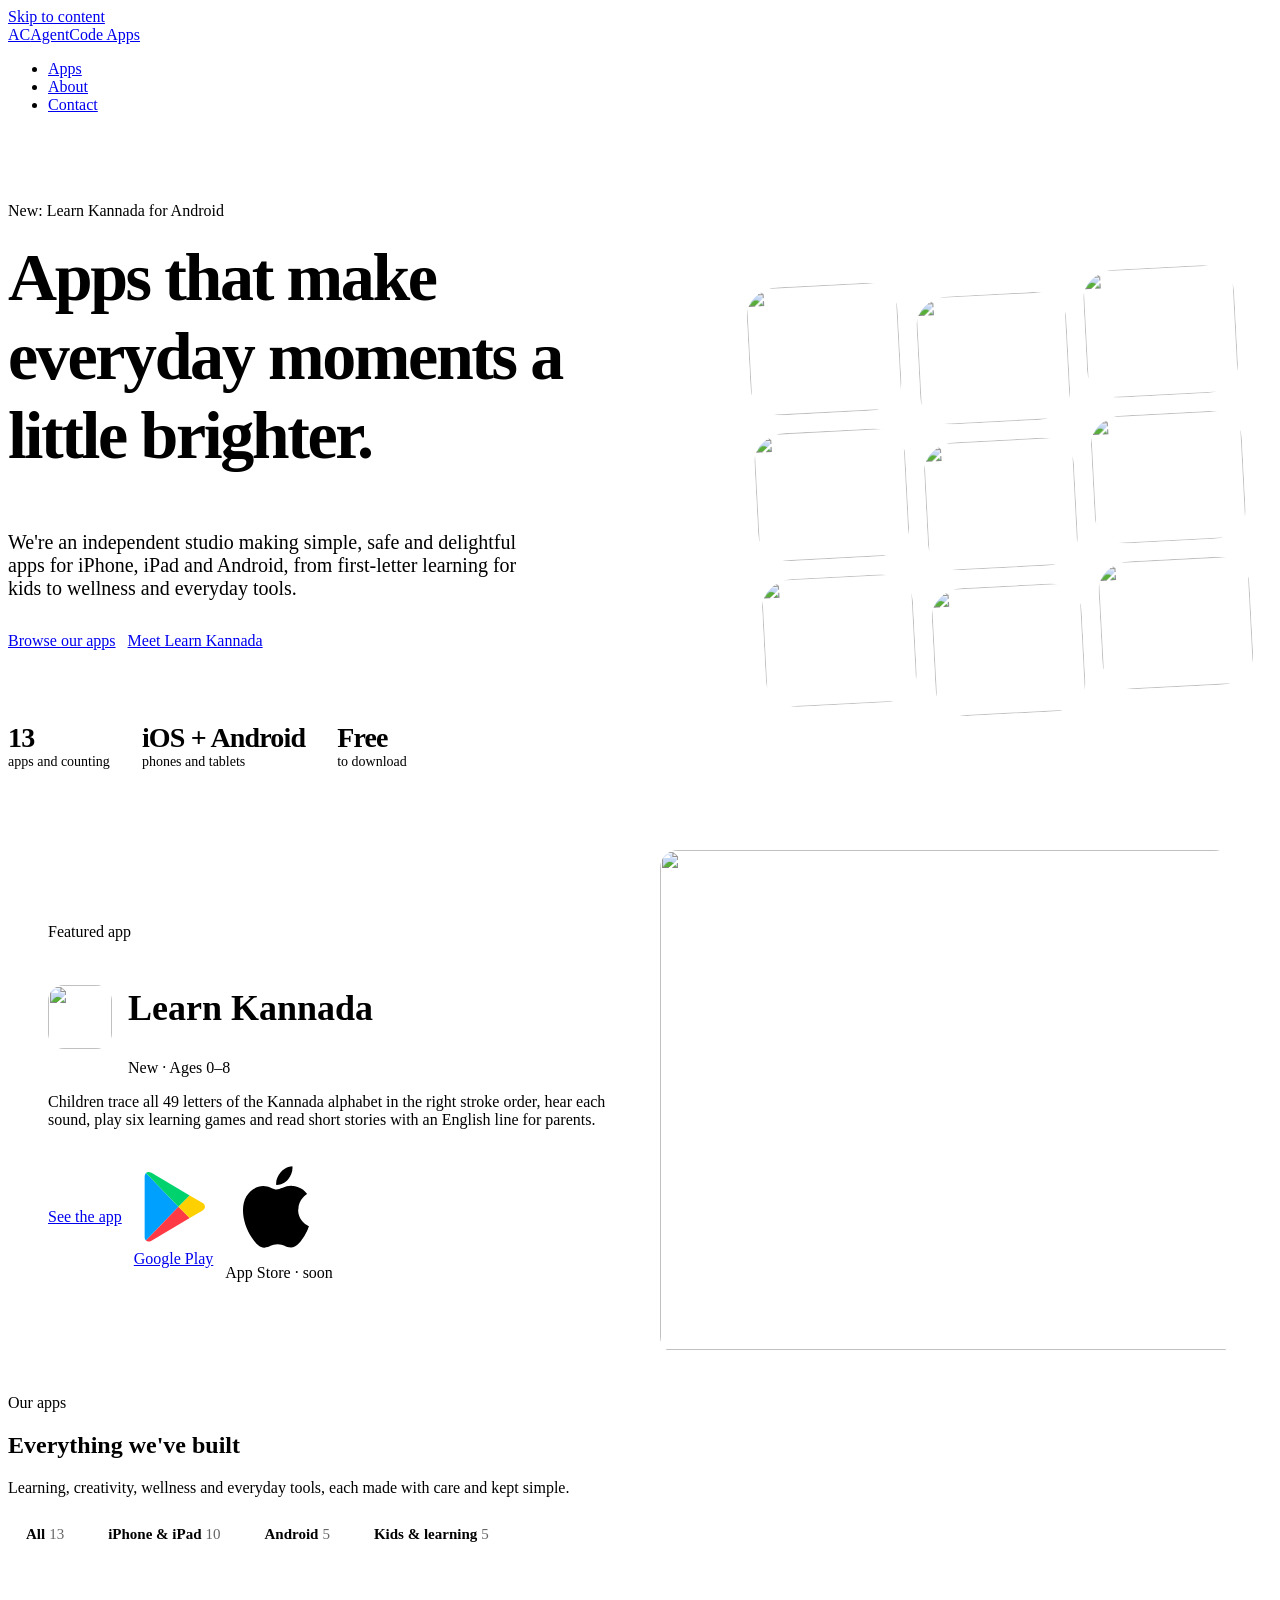
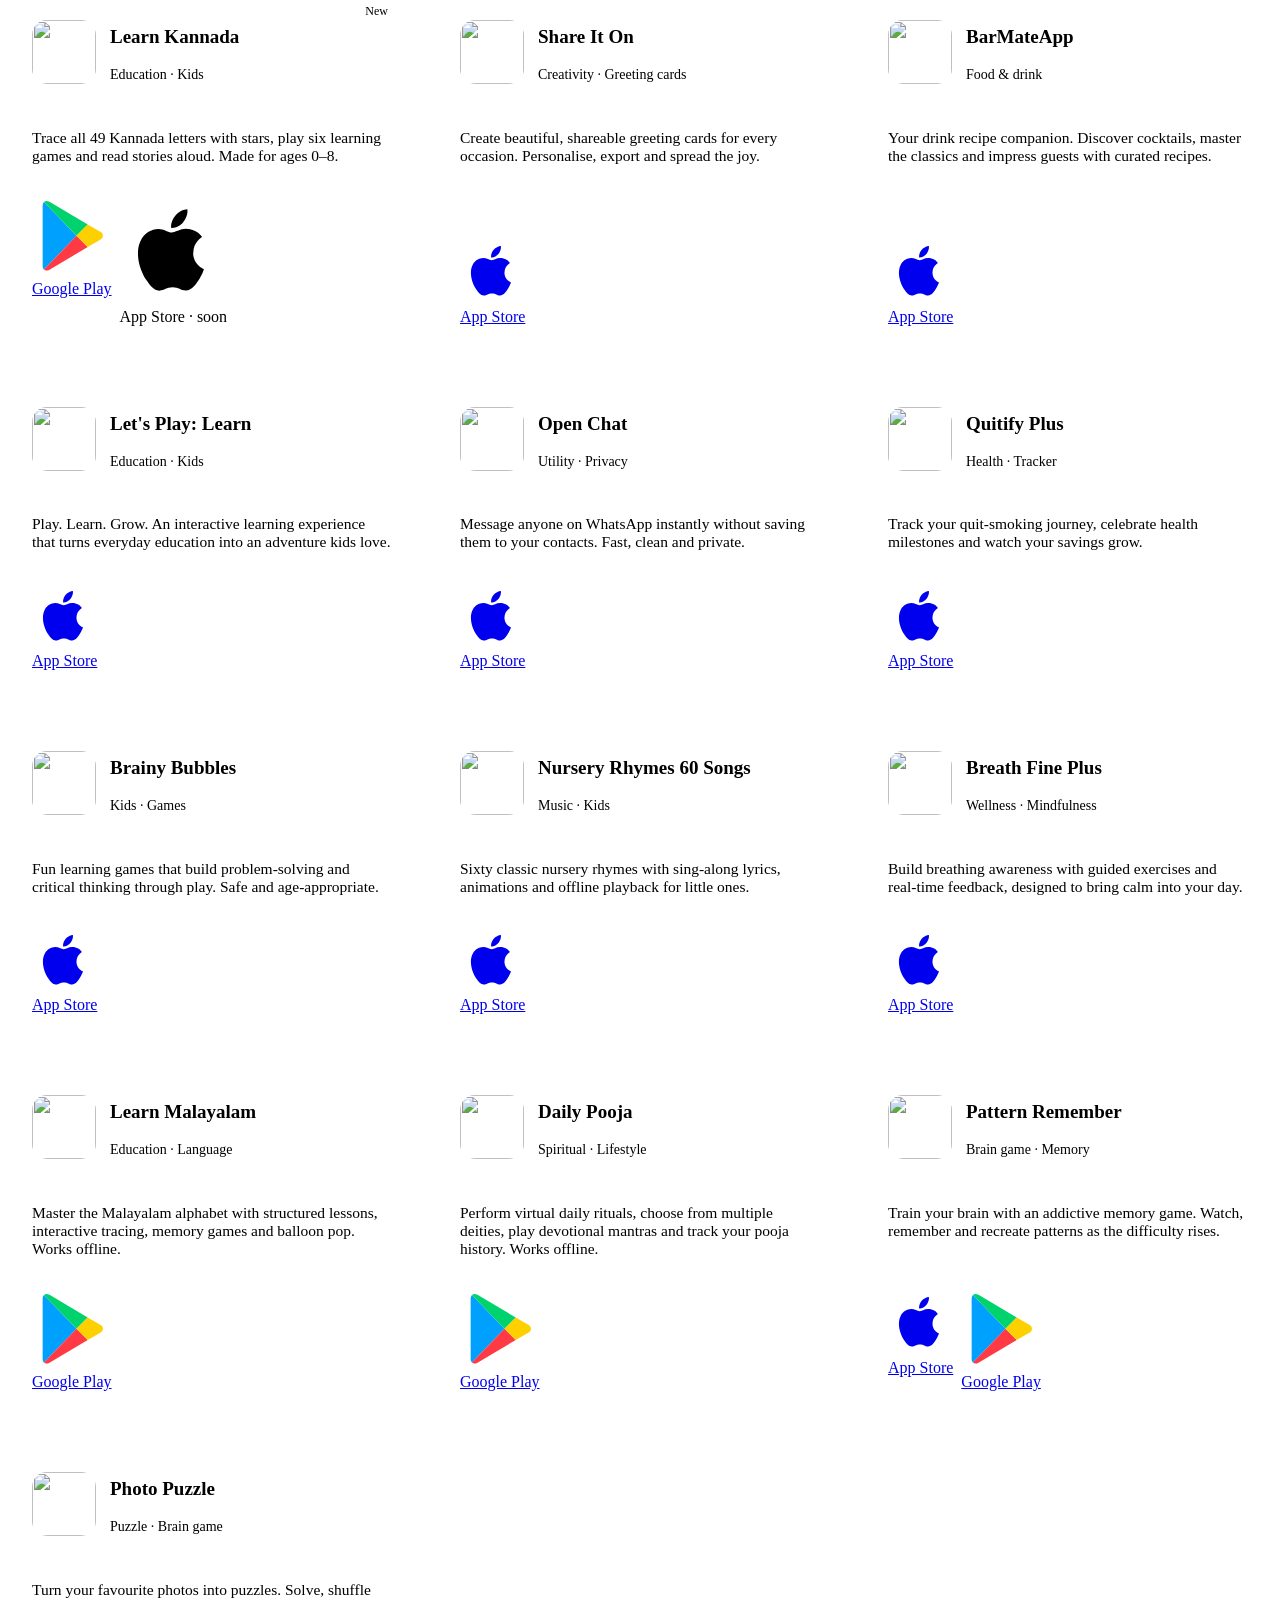
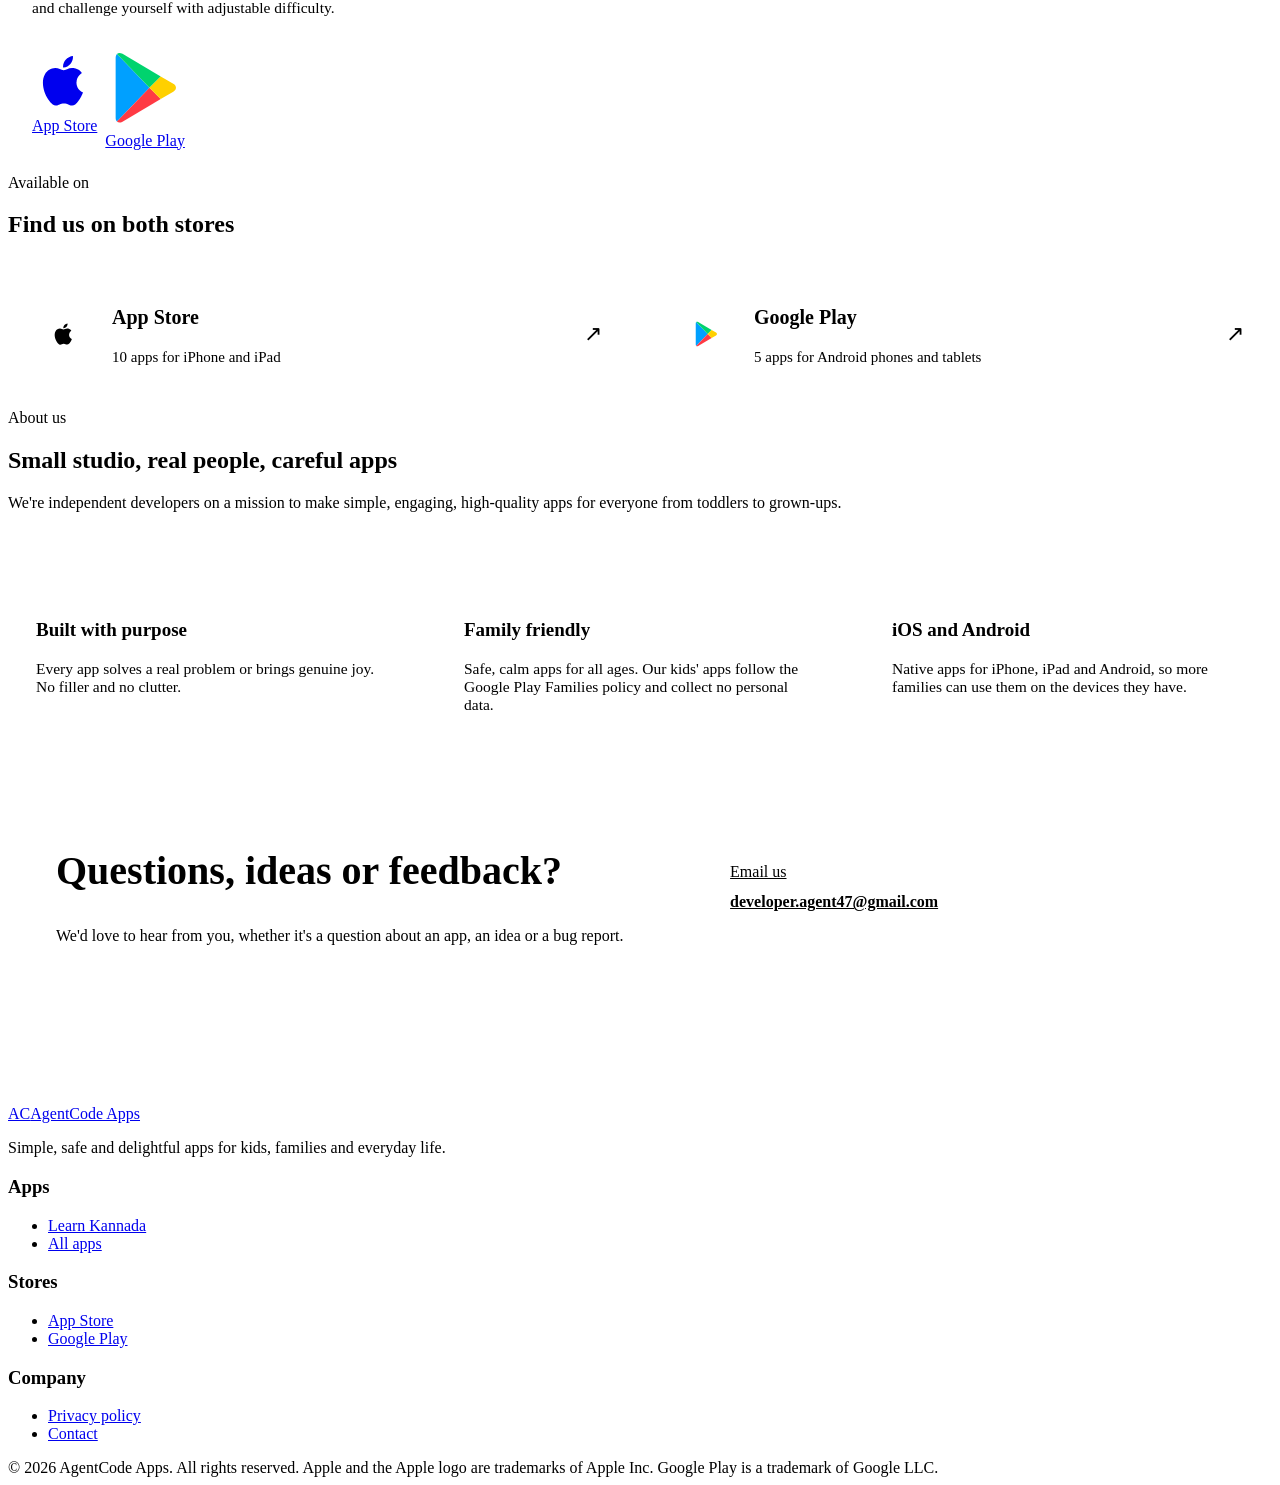
==== public/index.html @ dc32e691 "Rebuild AgentCode Apps site and add Learn Kannada page New static Firebase Hosting site: redesigned " ====
<!doctype html>
<html lang="en">
<head>
  <meta charset="utf-8">
  <meta name="viewport" content="width=device-width, initial-scale=1">
  <title>AgentCode Apps · Apps for kids, families and everyday life</title>
  <meta name="description" content="AgentCode Apps is an independent studio making simple, safe and delightful apps for iPhone, iPad and Android: learning apps for kids, wellness, creativity and everyday tools.">
  <link rel="canonical" href="https://agentcode-apps.web.app/">
  <meta property="og:type" content="website">
  <meta property="og:title" content="AgentCode Apps">
  <meta property="og:description" content="Simple, safe and delightful apps for kids, families and everyday life, on iOS and Android.">
  <meta property="og:url" content="https://agentcode-apps.web.app/">
  <meta property="og:image" content="https://agentcode-apps.web.app/learn-kannada/img/feature.jpg">
  <meta name="theme-color" content="#fbfaf7" media="(prefers-color-scheme: light)">
  <meta name="theme-color" content="#0f0f1a" media="(prefers-color-scheme: dark)">
  <link rel="icon" href="/favicon.svg" type="image/svg+xml">
  <link rel="apple-touch-icon" href="/apple-touch-icon.png">
  <link rel="preconnect" href="https://fonts.googleapis.com">
  <link rel="preconnect" href="https://fonts.gstatic.com" crossorigin>
  <link href="https://fonts.googleapis.com/css2?family=Plus+Jakarta+Sans:wght@400;500;600;700;800&display=swap" rel="stylesheet">
  <link rel="stylesheet" href="/assets/site.css">
  <style>
    /* Hero */
    .hero { padding: 72px 0 40px; position: relative; }
    .hero-grid { display: grid; grid-template-columns: 1.1fr .9fr; gap: 56px; align-items: center; }
    .hero h1 { font-size: clamp(40px, 6.4vw, 68px); letter-spacing: -0.035em; margin-top: 18px; }
    .hero h1 em { font-style: normal; color: var(--accent); }
    .hero-lede { font-size: clamp(18px, 2vw, 20px); color: var(--ink-2); margin-top: 20px; max-width: 540px; }
    .hero-cta { display: flex; flex-wrap: wrap; gap: 12px; margin-top: 32px; }
    .hero-stats { display: flex; flex-wrap: wrap; gap: 32px; margin-top: 44px; padding-top: 28px; border-top: 1px solid var(--line); }
    .hero-stats div { display: flex; flex-direction: column; }
    .hero-stats b { font-size: 28px; font-weight: 800; letter-spacing: -0.03em; }
    .hero-stats span { color: var(--ink-3); font-size: 14px; font-weight: 500; }
    .icon-wall { position: relative; display: grid; grid-template-columns: repeat(3, 1fr); gap: 18px; padding: 28px; border-radius: 32px; background: linear-gradient(145deg, var(--accent-soft), var(--surface-2)); transform: rotate(-3deg); }
    .icon-wall img { width: 100%; aspect-ratio: 1; border-radius: 22%; box-shadow: var(--shadow-md); background: var(--surface); }
    .icon-wall img:nth-child(3n+2) { transform: translateY(18px); }
    @media (max-width: 900px) {
      .hero { padding-top: 40px; }
      .hero-grid { grid-template-columns: 1fr; gap: 40px; }
      .icon-wall { max-width: 420px; transform: rotate(-2deg); gap: 14px; padding: 20px; }
    }
    @media (max-width: 640px) { .icon-wall { max-width: 300px; margin: 0 auto; gap: 12px; padding: 16px; border-radius: 24px; } .hero-stats { gap: 20px 28px; } .hero-stats b { font-size: 24px; } }

    /* Featured */
    .feature-card { display: grid; grid-template-columns: 1fr 1fr; align-items: center; gap: 40px; padding: 40px; border-radius: 28px; background: var(--surface); border: 1px solid var(--line); box-shadow: var(--shadow-sm); overflow: hidden; }
    .feature-card .ft-head { display: flex; align-items: center; gap: 16px; margin: 16px 0 14px; }
    .feature-card .ft-head img { width: 64px; height: 64px; border-radius: 16px; box-shadow: var(--shadow-sm); }
    .feature-card h2 { font-size: clamp(26px, 3.4vw, 36px); }
    .feature-card p { color: var(--ink-2); }
    .feature-card .feature-art { border-radius: 18px; overflow: hidden; box-shadow: var(--shadow-md); }
    .feature-card .ft-actions { display: flex; flex-wrap: wrap; align-items: center; gap: 12px; margin-top: 24px; }
    .tag-new { background: var(--orange-soft); color: var(--orange); border-color: transparent; }
    @media (max-width: 860px) { .feature-card { grid-template-columns: 1fr; padding: 24px; gap: 24px; } .feature-card .feature-art { order: -1; } }

    /* Filters */
    .filters { display: flex; flex-wrap: wrap; gap: 8px; margin-bottom: 28px; }
    .filters button { font: inherit; font-size: 15px; font-weight: 600; min-height: 42px; padding: 0 18px; border-radius: 999px; border: 1px solid var(--line); background: var(--surface); color: var(--ink-2); cursor: pointer; }
    .filters button:hover { color: var(--ink); border-color: var(--ink-3); }
    .filters button[aria-pressed="true"] { background: var(--ink); color: var(--bg); border-color: var(--ink); }
    .filters .count { opacity: .6; font-weight: 500; margin-left: 4px; }

    /* App grid */
    .app-grid { display: grid; grid-template-columns: repeat(3, 1fr); gap: 20px; list-style: none; margin: 0; padding: 0; }
    .app-card { position: relative; display: flex; flex-direction: column; gap: 16px; padding: 24px; border-radius: var(--radius); background: var(--surface); border: 1px solid var(--line); transition: transform .2s, box-shadow .2s, border-color .2s; }
    .app-card:hover { transform: translateY(-3px); box-shadow: var(--shadow-md); border-color: transparent; }
    .app-card[hidden] { display: none; }
    .app-top { display: flex; align-items: center; gap: 14px; }
    .app-icon { width: 64px; height: 64px; border-radius: 15px; flex: none; box-shadow: var(--shadow-sm); background: var(--surface-2); }
    .app-card h3 { font-size: 19px; }
    .app-card h3 a { color: inherit; text-decoration: none; }
    .app-card h3 a::after { content: ""; position: absolute; inset: 0; border-radius: inherit; }
    .app-cat { font-size: 14px; color: var(--ink-3); font-weight: 500; margin-top: 2px; }
    .app-desc { color: var(--ink-2); font-size: 15.5px; flex: 1; }
    .app-stores { display: flex; flex-wrap: wrap; gap: 8px; position: relative; z-index: 1; }
    .app-card .pill { position: absolute; top: 18px; right: 18px; font-size: 12px; padding: 3px 10px; }
    .app-card.is-featured { border-color: color-mix(in srgb, var(--accent) 35%, var(--line)); }
    .app-more { font-size: 14px; font-weight: 700; color: var(--accent); }
    @media (max-width: 960px) { .app-grid { grid-template-columns: repeat(2, 1fr); } }
    @media (max-width: 620px) { .app-grid { grid-template-columns: 1fr; } .app-card { padding: 20px; } }

    /* Platforms */
    .platforms { display: grid; grid-template-columns: 1fr 1fr; gap: 20px; }
    .platform { display: flex; align-items: center; gap: 20px; padding: 28px; border-radius: var(--radius); background: var(--surface); border: 1px solid var(--line); text-decoration: none; color: var(--ink); transition: box-shadow .2s, transform .2s; }
    .platform:hover { box-shadow: var(--shadow-md); transform: translateY(-2px); }
    .platform .p-logo { width: 56px; height: 56px; border-radius: 16px; display: grid; place-items: center; background: var(--surface-2); flex: none; }
    .platform .p-logo svg { width: 28px; height: 28px; }
    .platform h3 { font-size: 20px; }
    .platform p { color: var(--ink-3); font-size: 15px; margin-top: 2px; }
    .platform .arrow { margin-left: auto; font-size: 22px; color: var(--ink-3); }
    @media (max-width: 720px) { .platforms { grid-template-columns: 1fr; } .platform { padding: 20px; } }

    /* Values */
    .values { display: grid; grid-template-columns: repeat(3, 1fr); gap: 20px; }
    .value { padding: 28px; border-radius: var(--radius); background: var(--surface-2); }
    .value .v-ico { width: 44px; height: 44px; border-radius: 12px; display: grid; place-items: center; background: var(--surface); margin-bottom: 18px; }
    .value .v-ico svg { width: 22px; height: 22px; stroke: var(--accent); }
    .value h3 { font-size: 19px; }
    .value p { color: var(--ink-2); margin-top: 8px; font-size: 15.5px; }
    @media (max-width: 860px) { .values { grid-template-columns: 1fr; } }

    /* Contact band */
    .contact { border-radius: 28px; padding: 56px 48px; background: var(--ink); color: var(--bg); display: grid; grid-template-columns: 1.3fr 1fr; gap: 32px; align-items: center; }
    .contact h2 { color: var(--bg); font-size: clamp(28px, 4vw, 40px); }
    .contact p { color: color-mix(in srgb, var(--bg) 72%, transparent); margin-top: 12px; }
    .contact .contact-actions { display: flex; flex-direction: column; gap: 12px; align-items: flex-start; }
    .contact .btn-primary { background: var(--bg); color: var(--ink); }
    .contact .mail { color: var(--bg); font-weight: 600; word-break: break-all; }
    @media (max-width: 820px) { .contact { grid-template-columns: 1fr; padding: 36px 24px; } }
  </style>
</head>
<body>
  <a class="skip-link" href="#main">Skip to content</a>

  <header class="site-header">
    <nav class="container nav" aria-label="Main">
      <a class="brand" href="/" aria-label="AgentCode Apps home"><span class="brand-mark" aria-hidden="true">AC</span>AgentCode Apps</a>
      <ul class="nav-links">
        <li><a href="#apps">Apps</a></li>
        <li class="hide-sm"><a href="#about">About</a></li>
        <li><a href="#contact">Contact</a></li>
      </ul>
    </nav>
  </header>

  <main id="main">
    <!-- Hero -->
    <section class="hero">
      <div class="container hero-grid">
        <div>
          <span class="pill"><span class="dot" aria-hidden="true"></span> New: Learn Kannada for Android</span>
          <h1>Apps that make everyday moments <em>a little brighter.</em></h1>
          <p class="hero-lede">We're an independent studio making simple, safe and delightful apps for iPhone, iPad and Android, from first-letter learning for kids to wellness and everyday tools.</p>
          <div class="hero-cta">
            <a class="btn btn-primary" href="#apps">Browse our apps</a>
            <a class="btn btn-ghost" href="/learn-kannada/">Meet Learn Kannada</a>
          </div>
          <div class="hero-stats">
            <div><b>13</b><span>apps and counting</span></div>
            <div><b>iOS + Android</b><span>phones and tablets</span></div>
            <div><b>Free</b><span>to download</span></div>
          </div>
        </div>
        <div class="icon-wall" aria-hidden="true">
          <img src="/assets/icons/learn-kannada.png" alt="" width="128" height="128">
          <img src="/assets/icons/brainy-bubbles.jpg" alt="" width="128" height="128">
          <img src="/assets/icons/nursery-rhymes.jpg" alt="" width="128" height="128">
          <img src="/assets/icons/share-it-on.jpg" alt="" width="128" height="128">
          <img src="/assets/icons/photo-puzzle.jpg" alt="" width="128" height="128">
          <img src="/assets/icons/lets-play-learn.jpg" alt="" width="128" height="128">
          <img src="/assets/icons/daily-pooja.jpg" alt="" width="128" height="128">
          <img src="/assets/icons/pattern-remember.jpg" alt="" width="128" height="128">
          <img src="/assets/icons/barmate.jpg" alt="" width="128" height="128">
        </div>
      </div>
    </section>

    <!-- Featured -->
    <section class="section-tight" aria-labelledby="featured-title">
      <div class="container">
        <div class="feature-card">
          <div>
            <span class="eyebrow">Featured app</span>
            <div class="ft-head">
              <img src="/assets/icons/learn-kannada.png" alt="" width="64" height="64">
              <div>
                <h2 id="featured-title">Learn Kannada</h2>
                <span class="pill tag-new" style="margin-top:6px">New · Ages 0–8</span>
              </div>
            </div>
            <p>Children trace all 49 letters of the Kannada alphabet in the right stroke order, hear each sound, play six learning games and read short stories with an English line for parents.</p>
            <div class="ft-actions">
              <a class="btn btn-primary" href="/learn-kannada/">See the app</a>
              <a class="store-chip" href="https://play.google.com/store/apps/details?id=com.agentcode47.learnkannada" rel="noopener" target="_blank"><svg viewBox="0 0 24 24" aria-hidden="true"><use href="#i-play"/></svg>Google Play</a>
              <span class="store-chip is-soon"><svg viewBox="0 0 24 24" aria-hidden="true"><use href="#i-apple"/></svg>App Store · soon</span>
            </div>
          </div>
          <a class="feature-art" href="/learn-kannada/" tabindex="-1" aria-hidden="true">
            <img src="/learn-kannada/img/feature.jpg" alt="" width="1024" height="500" loading="lazy">
          </a>
        </div>
      </div>
    </section>

    <!-- Apps -->
    <section class="section" id="apps" aria-labelledby="apps-title">
      <div class="container">
        <div class="section-head">
          <span class="eyebrow">Our apps</span>
          <h2 id="apps-title">Everything we've built</h2>
          <p>Learning, creativity, wellness and everyday tools, each made with care and kept simple.</p>
        </div>

        <div class="filters" role="group" aria-label="Filter apps">
          <button type="button" data-filter="all" aria-pressed="true">All<span class="count">13</span></button>
          <button type="button" data-filter="ios" aria-pressed="false">iPhone &amp; iPad<span class="count">10</span></button>
          <button type="button" data-filter="android" aria-pressed="false">Android<span class="count">5</span></button>
          <button type="button" data-filter="kids" aria-pressed="false">Kids &amp; learning<span class="count">5</span></button>
        </div>
        <p class="visually-hidden" id="filter-status" aria-live="polite"></p>

        <ul class="app-grid" id="app-grid">
          <li class="app-card is-featured" data-platform="android" data-tags="kids">
            <span class="pill tag-new">New</span>
            <div class="app-top">
              <img class="app-icon" src="/assets/icons/learn-kannada.png" alt="" width="64" height="64" loading="lazy">
              <div><h3><a href="/learn-kannada/">Learn Kannada</a></h3><p class="app-cat">Education · Kids</p></div>
            </div>
            <p class="app-desc">Trace all 49 Kannada letters with stars, play six learning games and read stories aloud. Made for ages 0–8.</p>
            <div class="app-stores">
              <a class="store-chip" href="https://play.google.com/store/apps/details?id=com.agentcode47.learnkannada" rel="noopener" target="_blank"><svg viewBox="0 0 24 24" aria-hidden="true"><use href="#i-play"/></svg>Google Play</a>
              <span class="store-chip is-soon"><svg viewBox="0 0 24 24" aria-hidden="true"><use href="#i-apple"/></svg>App Store · soon</span>
            </div>
          </li>

          <li class="app-card" data-platform="ios" data-tags="">
            <div class="app-top">
              <img class="app-icon" src="/assets/icons/share-it-on.jpg" alt="" width="64" height="64" loading="lazy">
              <div><h3>Share It On</h3><p class="app-cat">Creativity · Greeting cards</p></div>
            </div>
            <p class="app-desc">Create beautiful, shareable greeting cards for every occasion. Personalise, export and spread the joy.</p>
            <div class="app-stores">
              <a class="store-chip" href="https://apps.apple.com/us/app/share-it-on/id6759092758" rel="noopener" target="_blank"><svg viewBox="0 0 24 24" aria-hidden="true"><use href="#i-apple"/></svg>App Store</a>
            </div>
          </li>

          <li class="app-card" data-platform="ios" data-tags="">
            <div class="app-top">
              <img class="app-icon" src="/assets/icons/barmate.jpg" alt="" width="64" height="64" loading="lazy">
              <div><h3>BarMateApp</h3><p class="app-cat">Food &amp; drink</p></div>
            </div>
            <p class="app-desc">Your drink recipe companion. Discover cocktails, master the classics and impress guests with curated recipes.</p>
            <div class="app-stores">
              <a class="store-chip" href="https://apps.apple.com/us/app/barmateapp/id6758566827" rel="noopener" target="_blank"><svg viewBox="0 0 24 24" aria-hidden="true"><use href="#i-apple"/></svg>App Store</a>
            </div>
          </li>

          <li class="app-card" data-platform="ios" data-tags="kids">
            <div class="app-top">
              <img class="app-icon" src="/assets/icons/lets-play-learn.jpg" alt="" width="64" height="64" loading="lazy">
              <div><h3>Let's Play: Learn</h3><p class="app-cat">Education · Kids</p></div>
            </div>
            <p class="app-desc">Play. Learn. Grow. An interactive learning experience that turns everyday education into an adventure kids love.</p>
            <div class="app-stores">
              <a class="store-chip" href="https://apps.apple.com/us/app/lets-play-learn/id6758079373" rel="noopener" target="_blank"><svg viewBox="0 0 24 24" aria-hidden="true"><use href="#i-apple"/></svg>App Store</a>
            </div>
          </li>

          <li class="app-card" data-platform="ios" data-tags="">
            <div class="app-top">
              <img class="app-icon" src="/assets/icons/open-chat.jpg" alt="" width="64" height="64" loading="lazy">
              <div><h3>Open Chat</h3><p class="app-cat">Utility · Privacy</p></div>
            </div>
            <p class="app-desc">Message anyone on WhatsApp instantly without saving them to your contacts. Fast, clean and private.</p>
            <div class="app-stores">
              <a class="store-chip" href="https://apps.apple.com/us/app/open-chat-without-saving/id6758138323" rel="noopener" target="_blank"><svg viewBox="0 0 24 24" aria-hidden="true"><use href="#i-apple"/></svg>App Store</a>
            </div>
          </li>

          <li class="app-card" data-platform="ios" data-tags="">
            <div class="app-top">
              <img class="app-icon" src="/assets/icons/quitify-plus.jpg" alt="" width="64" height="64" loading="lazy">
              <div><h3>Quitify Plus</h3><p class="app-cat">Health · Tracker</p></div>
            </div>
            <p class="app-desc">Track your quit-smoking journey, celebrate health milestones and watch your savings grow.</p>
            <div class="app-stores">
              <a class="store-chip" href="https://apps.apple.com/us/app/quitify-plus/id6757913553" rel="noopener" target="_blank"><svg viewBox="0 0 24 24" aria-hidden="true"><use href="#i-apple"/></svg>App Store</a>
            </div>
          </li>

          <li class="app-card" data-platform="ios" data-tags="kids">
            <div class="app-top">
              <img class="app-icon" src="/assets/icons/brainy-bubbles.jpg" alt="" width="64" height="64" loading="lazy">
              <div><h3>Brainy Bubbles</h3><p class="app-cat">Kids · Games</p></div>
            </div>
            <p class="app-desc">Fun learning games that build problem-solving and critical thinking through play. Safe and age-appropriate.</p>
            <div class="app-stores">
              <a class="store-chip" href="https://apps.apple.com/us/app/brainy-bubbles/id6757952775" rel="noopener" target="_blank"><svg viewBox="0 0 24 24" aria-hidden="true"><use href="#i-apple"/></svg>App Store</a>
            </div>
          </li>

          <li class="app-card" data-platform="ios" data-tags="kids">
            <div class="app-top">
              <img class="app-icon" src="/assets/icons/nursery-rhymes.jpg" alt="" width="64" height="64" loading="lazy">
              <div><h3>Nursery Rhymes 60 Songs</h3><p class="app-cat">Music · Kids</p></div>
            </div>
            <p class="app-desc">Sixty classic nursery rhymes with sing-along lyrics, animations and offline playback for little ones.</p>
            <div class="app-stores">
              <a class="store-chip" href="https://apps.apple.com/us/app/nursery-rhymes-60-songs/id6757390639" rel="noopener" target="_blank"><svg viewBox="0 0 24 24" aria-hidden="true"><use href="#i-apple"/></svg>App Store</a>
            </div>
          </li>

          <li class="app-card" data-platform="ios" data-tags="">
            <div class="app-top">
              <img class="app-icon" src="/assets/icons/breath-fine-plus.jpg" alt="" width="64" height="64" loading="lazy">
              <div><h3>Breath Fine Plus</h3><p class="app-cat">Wellness · Mindfulness</p></div>
            </div>
            <p class="app-desc">Build breathing awareness with guided exercises and real-time feedback, designed to bring calm into your day.</p>
            <div class="app-stores">
              <a class="store-chip" href="https://apps.apple.com/us/app/breath-fine-plus/id6757753190" rel="noopener" target="_blank"><svg viewBox="0 0 24 24" aria-hidden="true"><use href="#i-apple"/></svg>App Store</a>
            </div>
          </li>

          <li class="app-card" data-platform="android" data-tags="kids">
            <div class="app-top">
              <img class="app-icon" src="/assets/icons/learn-malayalam.jpg" alt="" width="64" height="64" loading="lazy">
              <div><h3>Learn Malayalam</h3><p class="app-cat">Education · Language</p></div>
            </div>
            <p class="app-desc">Master the Malayalam alphabet with structured lessons, interactive tracing, memory games and balloon pop. Works offline.</p>
            <div class="app-stores">
              <a class="store-chip" href="https://play.google.com/store/apps/details?id=com.agentcode47.malayalamlearning" rel="noopener" target="_blank"><svg viewBox="0 0 24 24" aria-hidden="true"><use href="#i-play"/></svg>Google Play</a>
            </div>
          </li>

          <li class="app-card" data-platform="android" data-tags="">
            <div class="app-top">
              <img class="app-icon" src="/assets/icons/daily-pooja.jpg" alt="" width="64" height="64" loading="lazy">
              <div><h3>Daily Pooja</h3><p class="app-cat">Spiritual · Lifestyle</p></div>
            </div>
            <p class="app-desc">Perform virtual daily rituals, choose from multiple deities, play devotional mantras and track your pooja history. Works offline.</p>
            <div class="app-stores">
              <a class="store-chip" href="https://play.google.com/store/apps/details?id=com.agentcode47.dailypooja" rel="noopener" target="_blank"><svg viewBox="0 0 24 24" aria-hidden="true"><use href="#i-play"/></svg>Google Play</a>
            </div>
          </li>

          <li class="app-card" data-platform="ios android" data-tags="">
            <div class="app-top">
              <img class="app-icon" src="/assets/icons/pattern-remember.jpg" alt="" width="64" height="64" loading="lazy">
              <div><h3>Pattern Remember</h3><p class="app-cat">Brain game · Memory</p></div>
            </div>
            <p class="app-desc">Train your brain with an addictive memory game. Watch, remember and recreate patterns as the difficulty rises.</p>
            <div class="app-stores">
              <a class="store-chip" href="https://apps.apple.com/us/app/pattern-remember-memory-game/id6760246144" rel="noopener" target="_blank"><svg viewBox="0 0 24 24" aria-hidden="true"><use href="#i-apple"/></svg>App Store</a>
              <a class="store-chip" href="https://play.google.com/store/apps/details?id=com.agentcode7.memorygame" rel="noopener" target="_blank"><svg viewBox="0 0 24 24" aria-hidden="true"><use href="#i-play"/></svg>Google Play</a>
            </div>
          </li>

          <li class="app-card" data-platform="ios android" data-tags="">
            <div class="app-top">
              <img class="app-icon" src="/assets/icons/photo-puzzle.jpg" alt="" width="64" height="64" loading="lazy">
              <div><h3>Photo Puzzle</h3><p class="app-cat">Puzzle · Brain game</p></div>
            </div>
            <p class="app-desc">Turn your favourite photos into puzzles. Solve, shuffle and challenge yourself with adjustable difficulty.</p>
            <div class="app-stores">
              <a class="store-chip" href="https://apps.apple.com/us/app/pictopieces/id6759856769" rel="noopener" target="_blank"><svg viewBox="0 0 24 24" aria-hidden="true"><use href="#i-apple"/></svg>App Store</a>
              <a class="store-chip" href="https://play.google.com/store/apps/details?id=com.agentcode47.photopuzzle" rel="noopener" target="_blank"><svg viewBox="0 0 24 24" aria-hidden="true"><use href="#i-play"/></svg>Google Play</a>
            </div>
          </li>
        </ul>
      </div>
    </section>

    <!-- Platforms -->
    <section class="section-tight" id="platforms" aria-labelledby="platforms-title">
      <div class="container">
        <div class="section-head">
          <span class="eyebrow">Available on</span>
          <h2 id="platforms-title">Find us on both stores</h2>
        </div>
        <div class="platforms">
          <a class="platform" href="https://apps.apple.com/us/developer/chill-guy/id1856081124" rel="noopener" target="_blank">
            <span class="p-logo"><svg viewBox="0 0 24 24" aria-hidden="true" style="color:var(--ink)"><use href="#i-apple"/></svg></span>
            <span><h3>App Store</h3><p>10 apps for iPhone and iPad</p></span>
            <span class="arrow" aria-hidden="true">↗</span>
          </a>
          <a class="platform" href="https://play.google.com/store/apps/developer?id=AgentCodeApps" rel="noopener" target="_blank">
            <span class="p-logo"><svg viewBox="0 0 24 24" aria-hidden="true"><use href="#i-play"/></svg></span>
            <span><h3>Google Play</h3><p>5 apps for Android phones and tablets</p></span>
            <span class="arrow" aria-hidden="true">↗</span>
          </a>
        </div>
      </div>
    </section>

    <!-- About -->
    <section class="section" id="about" aria-labelledby="about-title">
      <div class="container">
        <div class="section-head">
          <span class="eyebrow">About us</span>
          <h2 id="about-title">Small studio, real people, careful apps</h2>
          <p>We're independent developers on a mission to make simple, engaging, high-quality apps for everyone from toddlers to grown-ups.</p>
        </div>
        <div class="values">
          <div class="value">
            <div class="v-ico"><svg viewBox="0 0 24 24" fill="none" stroke-width="2" stroke-linecap="round" stroke-linejoin="round" aria-hidden="true"><circle cx="12" cy="12" r="9"/><circle cx="12" cy="12" r="5"/><circle cx="12" cy="12" r="1"/></svg></div>
            <h3>Built with purpose</h3>
            <p>Every app solves a real problem or brings genuine joy. No filler and no clutter.</p>
          </div>
          <div class="value">
            <div class="v-ico"><svg viewBox="0 0 24 24" fill="none" stroke-width="2" stroke-linecap="round" stroke-linejoin="round" aria-hidden="true"><path d="M12 3l8 3v6c0 4.5-3.4 8.3-8 9-4.6-.7-8-4.5-8-9V6l8-3z"/><path d="M9 12l2 2 4-4"/></svg></div>
            <h3>Family friendly</h3>
            <p>Safe, calm apps for all ages. Our kids' apps follow the Google Play Families policy and collect no personal data.</p>
          </div>
          <div class="value">
            <div class="v-ico"><svg viewBox="0 0 24 24" fill="none" stroke-width="2" stroke-linecap="round" stroke-linejoin="round" aria-hidden="true"><rect x="5" y="2" width="14" height="20" rx="3"/><path d="M11 18h2"/></svg></div>
            <h3>iOS and Android</h3>
            <p>Native apps for iPhone, iPad and Android, so more families can use them on the devices they have.</p>
          </div>
        </div>
      </div>
    </section>

    <!-- Contact -->
    <section class="section-tight" id="contact" aria-labelledby="contact-title" style="padding-bottom:88px">
      <div class="container">
        <div class="contact">
          <div>
            <h2 id="contact-title">Questions, ideas or feedback?</h2>
            <p>We'd love to hear from you, whether it's a question about an app, an idea or a bug report.</p>
          </div>
          <div class="contact-actions">
            <a class="btn btn-primary" href="mailto:developer.agent47@gmail.com">Email us</a>
            <a class="mail" href="mailto:developer.agent47@gmail.com">developer.agent47@gmail.com</a>
          </div>
        </div>
      </div>
    </section>
  </main>

  <footer class="site-footer">
    <div class="container">
      <div class="footer-grid">
        <div class="footer-about">
          <a class="brand" href="/"><span class="brand-mark" aria-hidden="true">AC</span>AgentCode Apps</a>
          <p>Simple, safe and delightful apps for kids, families and everyday life.</p>
        </div>
        <div>
          <h3>Apps</h3>
          <ul>
            <li><a href="/learn-kannada/">Learn Kannada</a></li>
            <li><a href="#apps">All apps</a></li>
          </ul>
        </div>
        <div>
          <h3>Stores</h3>
          <ul>
            <li><a href="https://apps.apple.com/us/developer/chill-guy/id1856081124" rel="noopener" target="_blank">App Store</a></li>
            <li><a href="https://play.google.com/store/apps/developer?id=AgentCodeApps" rel="noopener" target="_blank">Google Play</a></li>
          </ul>
        </div>
        <div>
          <h3>Company</h3>
          <ul>
            <li><a href="/privacy">Privacy policy</a></li>
            <li><a href="mailto:developer.agent47@gmail.com">Contact</a></li>
          </ul>
        </div>
      </div>
      <div class="footer-bottom">
        <span>© 2026 AgentCode Apps. All rights reserved.</span>
        <span>Apple and the Apple logo are trademarks of Apple Inc. Google Play is a trademark of Google LLC.</span>
      </div>
    </div>
  </footer>

  <!-- Shared icons -->
  <svg width="0" height="0" style="position:absolute" aria-hidden="true">
    <symbol id="i-apple" viewBox="0 0 24 24"><path fill="currentColor" d="M16.37 12.6c-.02-2.3 1.88-3.4 1.96-3.46-1.07-1.56-2.73-1.78-3.32-1.8-1.41-.14-2.76.83-3.48.83-.72 0-1.82-.81-3-.79-1.54.02-2.96.9-3.76 2.28-1.6 2.78-.41 6.9 1.15 9.16.76 1.1 1.67 2.34 2.86 2.3 1.15-.05 1.58-.74 2.97-.74 1.38 0 1.77.74 2.98.72 1.23-.02 2.01-1.12 2.76-2.23.87-1.28 1.23-2.52 1.25-2.58-.03-.01-2.4-.92-2.42-3.65zM14.1 5.86c.63-.77 1.06-1.83.94-2.89-.91.04-2.01.61-2.66 1.37-.58.67-1.09 1.75-.95 2.79 1.01.08 2.04-.51 2.67-1.27z"/></symbol>
    <symbol id="i-play" viewBox="0 0 24 24"><path fill="#00a0ff" d="M3.61 1.81 13.42 12 3.61 22.19c-.25-.26-.4-.66-.4-1.16V2.97c0-.5.15-.9.4-1.16z"/><path fill="#00d36e" d="M16.81 8.6 13.42 12 3.61 1.81c.37-.39.98-.44 1.67-.05l11.53 6.84z"/><path fill="#ff3a44" d="M16.81 15.4 5.28 22.24c-.69.39-1.3.34-1.67-.05L13.42 12l3.39 3.4z"/><path fill="#ffd000" d="M20.6 10.8c1.1.62 1.1 1.78 0 2.4l-3.79 2.2L13.42 12l3.39-3.4 3.79 2.2z"/></symbol>
  </svg>

  <script>
    (function () {
      var header = document.querySelector('.site-header');
      var onScroll = function () { header.classList.toggle('scrolled', window.scrollY > 8); };
      window.addEventListener('scroll', onScroll, { passive: true }); onScroll();

      var buttons = document.querySelectorAll('.filters button');
      var cards = document.querySelectorAll('#app-grid .app-card');
      var status = document.getElementById('filter-status');
      buttons.forEach(function (btn) {
        btn.addEventListener('click', function () {
          var f = btn.getAttribute('data-filter'), shown = 0;
          buttons.forEach(function (b) { b.setAttribute('aria-pressed', b === btn ? 'true' : 'false'); });
          cards.forEach(function (c) {
            var match = f === 'all' ||
              (c.dataset.platform || '').split(' ').indexOf(f) > -1 ||
              (c.dataset.tags || '').split(' ').indexOf(f) > -1;
            c.hidden = !match; if (match) shown++;
          });
          status.textContent = shown + ' apps shown';
        });
      });
    })();
  </script>
</body>
</html>
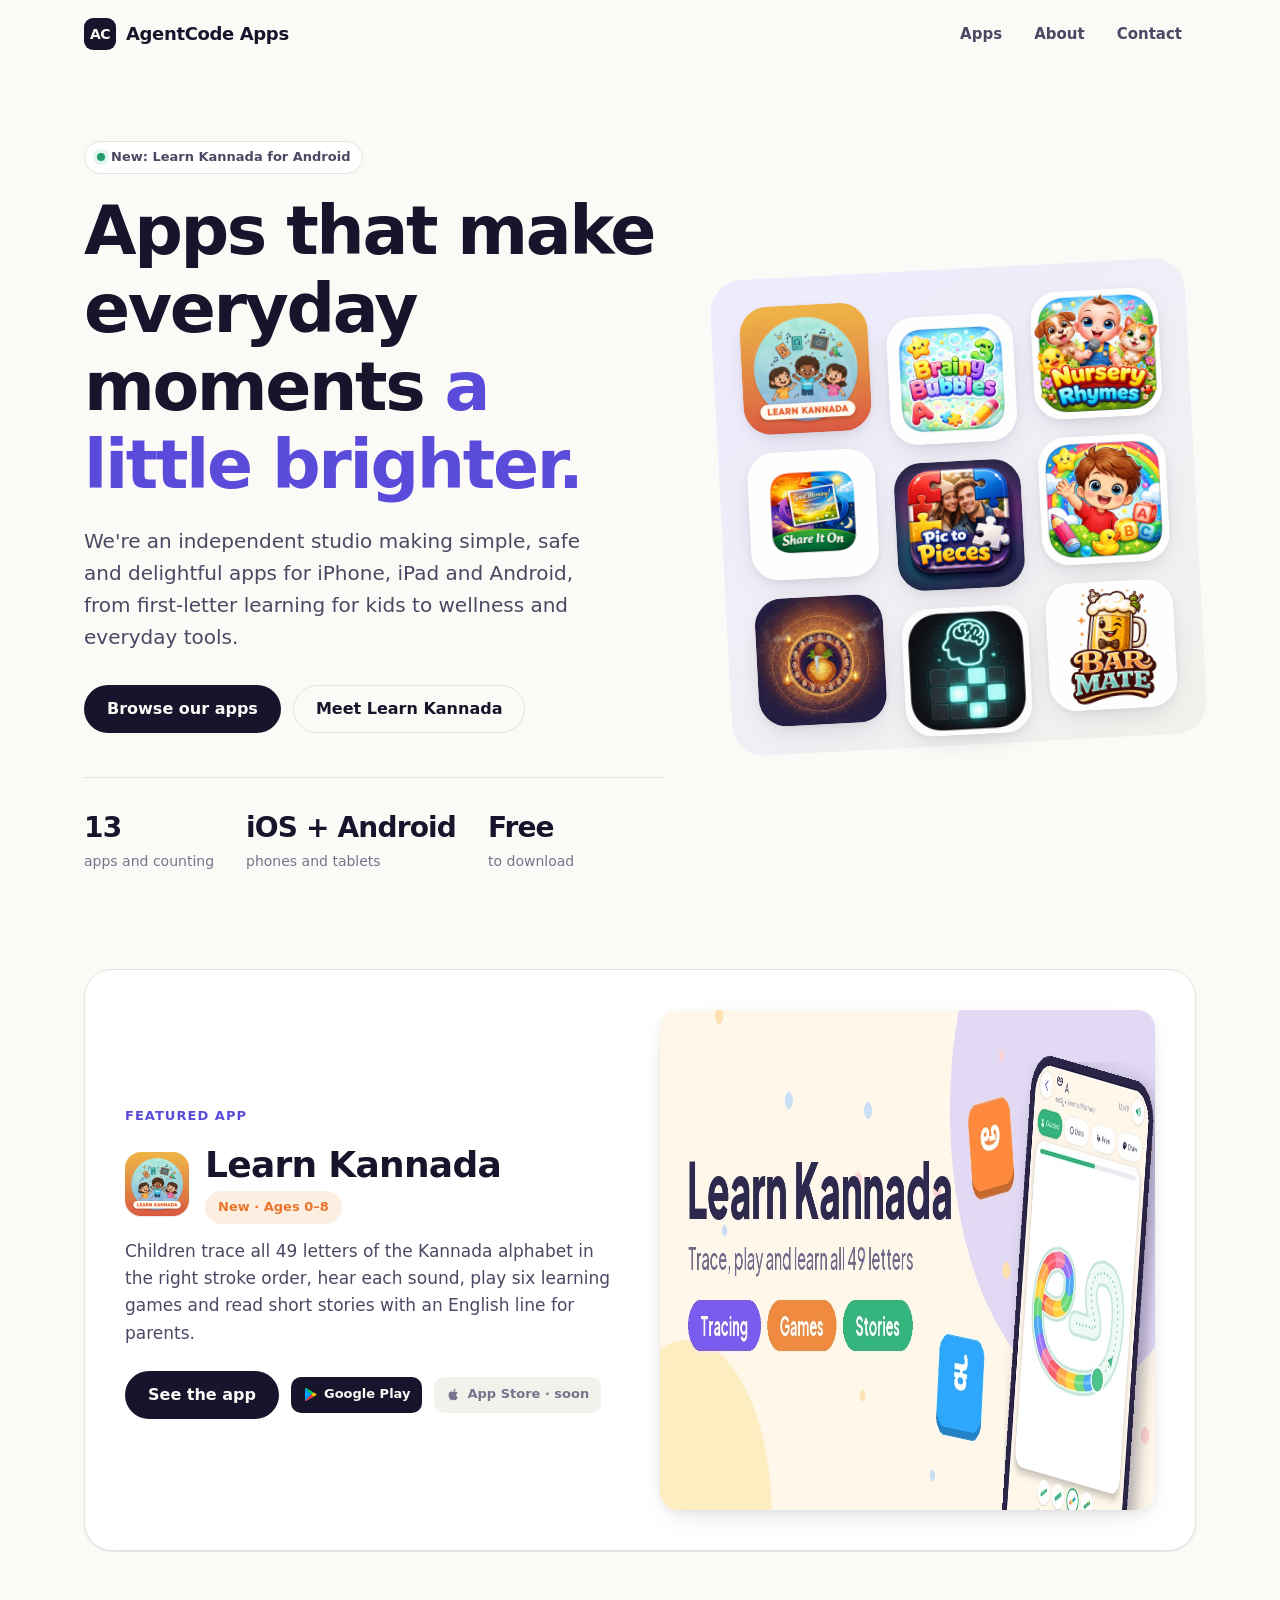
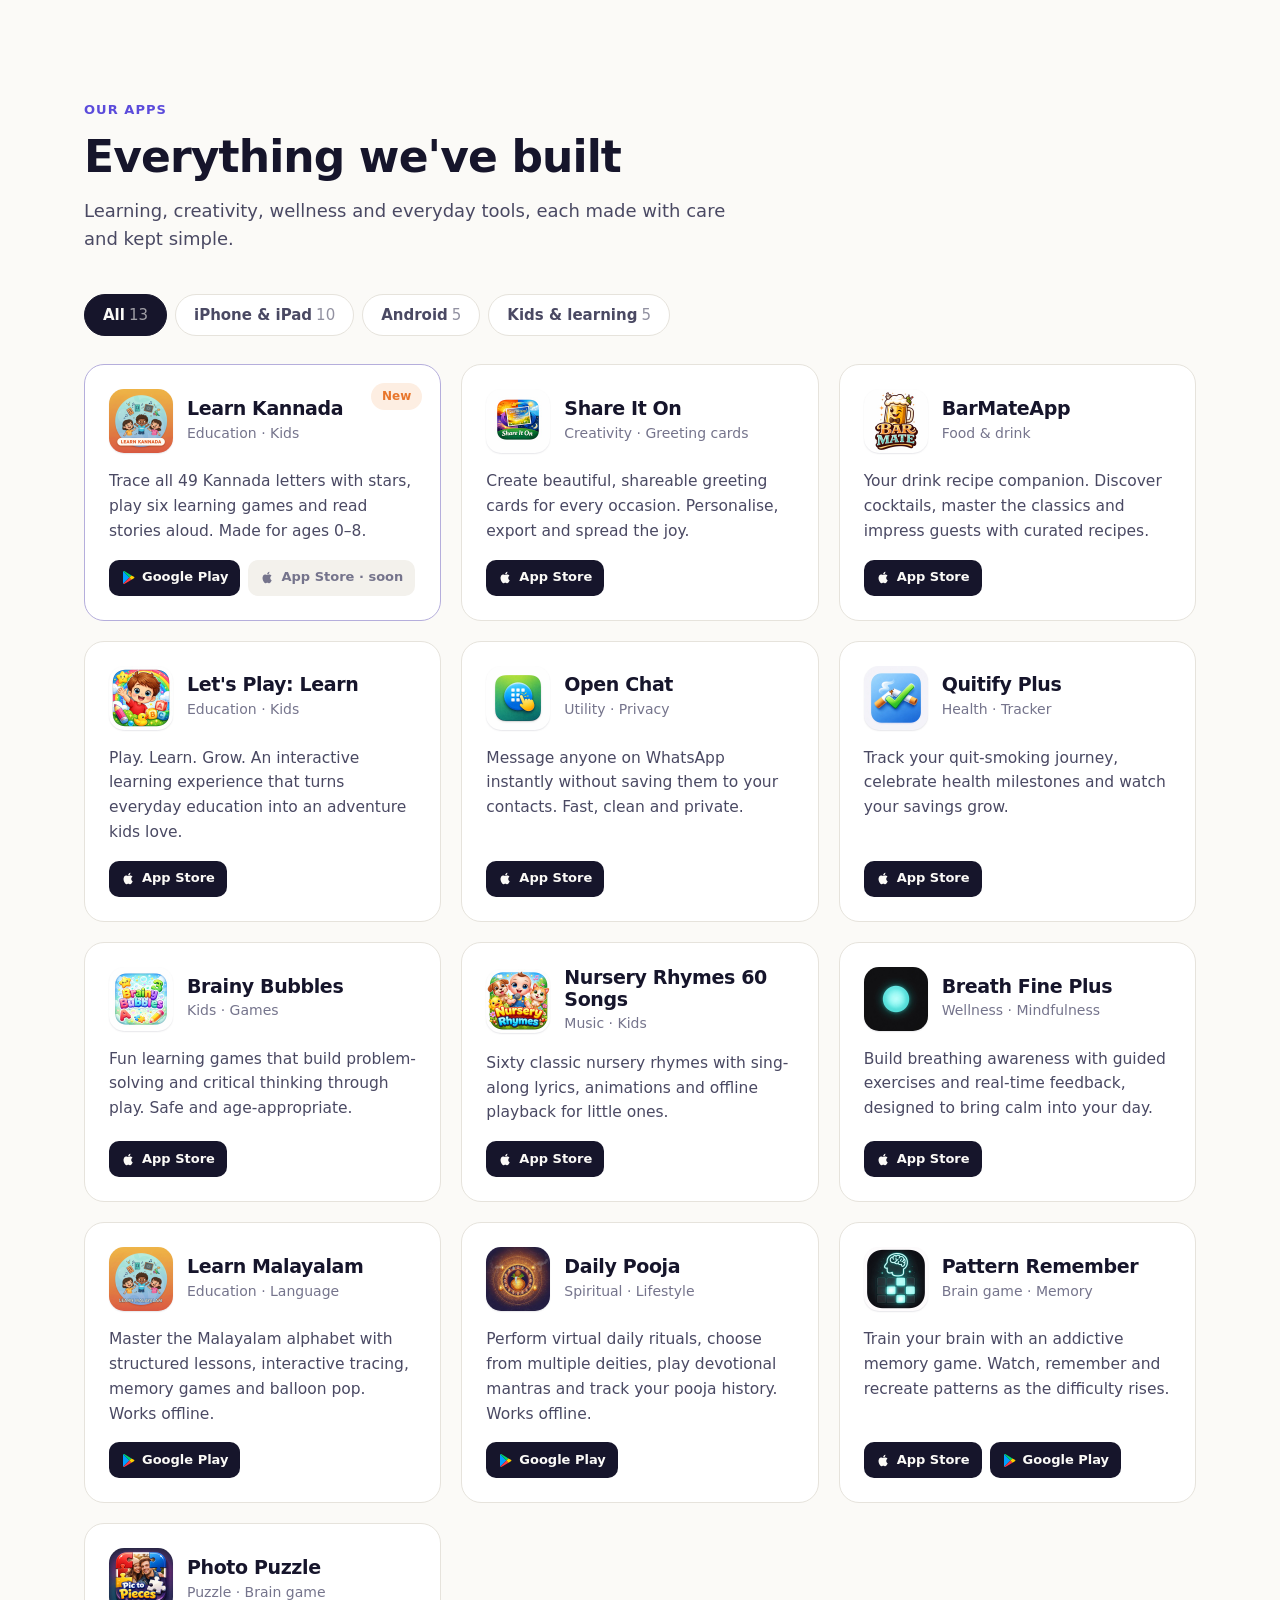
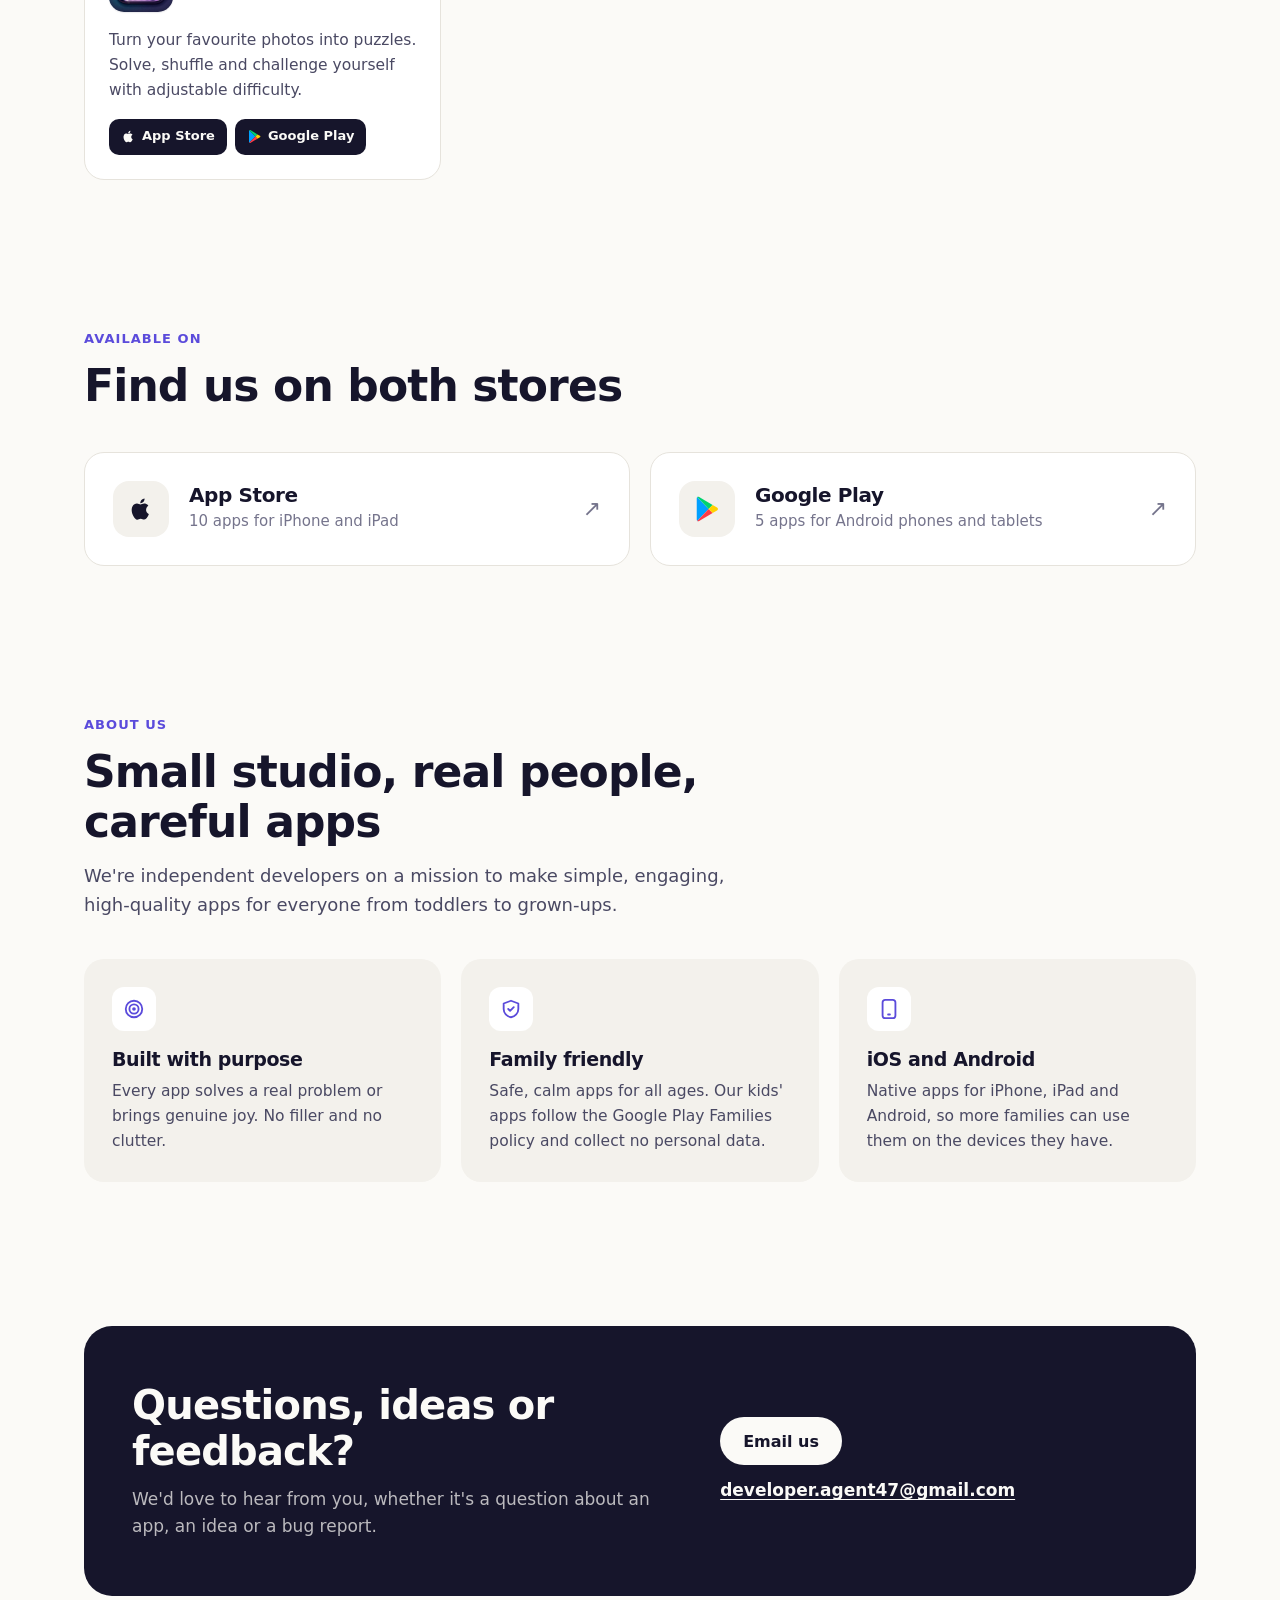
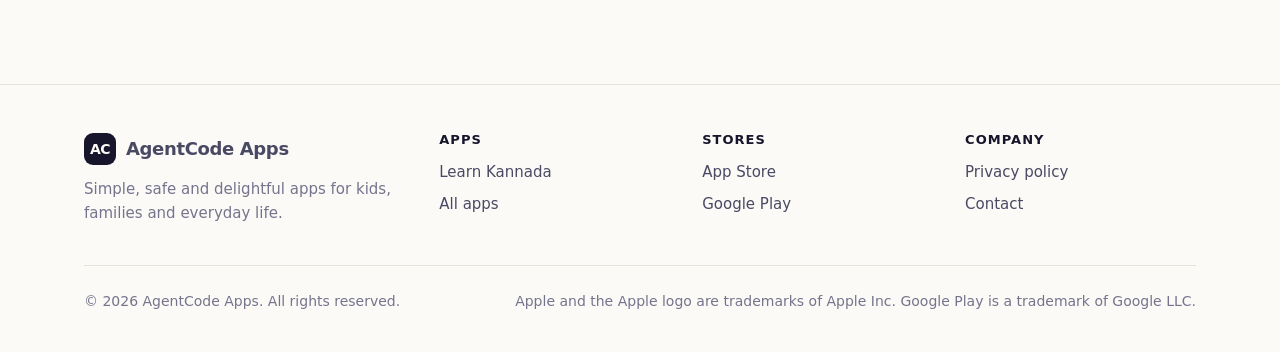
==== commit 269fac1e: "Host on GitHub Pages: relative paths and Pages deploy workflow Co-Authored-By: Claude Opus 5.5 <nore" ====
--- a/public/index.html
+++ b/public/index.html
@@ -13,12 +13,12 @@
   <meta property="og:image" content="https://agentcode-apps.web.app/learn-kannada/img/feature.jpg">
   <meta name="theme-color" content="#fbfaf7" media="(prefers-color-scheme: light)">
   <meta name="theme-color" content="#0f0f1a" media="(prefers-color-scheme: dark)">
-  <link rel="icon" href="/favicon.svg" type="image/svg+xml">
-  <link rel="apple-touch-icon" href="/apple-touch-icon.png">
+  <link rel="icon" href="favicon.svg" type="image/svg+xml">
+  <link rel="apple-touch-icon" href="apple-touch-icon.png">
   <link rel="preconnect" href="https://fonts.googleapis.com">
   <link rel="preconnect" href="https://fonts.gstatic.com" crossorigin>
   <link href="https://fonts.googleapis.com/css2?family=Plus+Jakarta+Sans:wght@400;500;600;700;800&display=swap" rel="stylesheet">
-  <link rel="stylesheet" href="/assets/site.css">
+  <link rel="stylesheet" href="assets/site.css">
   <style>
     /* Hero */
     .hero { padding: 72px 0 40px; position: relative; }
@@ -113,7 +113,7 @@
 
   <header class="site-header">
     <nav class="container nav" aria-label="Main">
-      <a class="brand" href="/" aria-label="AgentCode Apps home"><span class="brand-mark" aria-hidden="true">AC</span>AgentCode Apps</a>
+      <a class="brand" href="./" aria-label="AgentCode Apps home"><span class="brand-mark" aria-hidden="true">AC</span>AgentCode Apps</a>
       <ul class="nav-links">
         <li><a href="#apps">Apps</a></li>
         <li class="hide-sm"><a href="#about">About</a></li>
@@ -132,7 +132,7 @@
           <p class="hero-lede">We're an independent studio making simple, safe and delightful apps for iPhone, iPad and Android, from first-letter learning for kids to wellness and everyday tools.</p>
           <div class="hero-cta">
             <a class="btn btn-primary" href="#apps">Browse our apps</a>
-            <a class="btn btn-ghost" href="/learn-kannada/">Meet Learn Kannada</a>
+            <a class="btn btn-ghost" href="learn-kannada/">Meet Learn Kannada</a>
           </div>
           <div class="hero-stats">
             <div><b>13</b><span>apps and counting</span></div>
@@ -141,15 +141,15 @@
           </div>
         </div>
         <div class="icon-wall" aria-hidden="true">
-          <img src="/assets/icons/learn-kannada.png" alt="" width="128" height="128">
-          <img src="/assets/icons/brainy-bubbles.jpg" alt="" width="128" height="128">
-          <img src="/assets/icons/nursery-rhymes.jpg" alt="" width="128" height="128">
-          <img src="/assets/icons/share-it-on.jpg" alt="" width="128" height="128">
-          <img src="/assets/icons/photo-puzzle.jpg" alt="" width="128" height="128">
-          <img src="/assets/icons/lets-play-learn.jpg" alt="" width="128" height="128">
-          <img src="/assets/icons/daily-pooja.jpg" alt="" width="128" height="128">
-          <img src="/assets/icons/pattern-remember.jpg" alt="" width="128" height="128">
-          <img src="/assets/icons/barmate.jpg" alt="" width="128" height="128">
+          <img src="assets/icons/learn-kannada.png" alt="" width="128" height="128">
+          <img src="assets/icons/brainy-bubbles.jpg" alt="" width="128" height="128">
+          <img src="assets/icons/nursery-rhymes.jpg" alt="" width="128" height="128">
+          <img src="assets/icons/share-it-on.jpg" alt="" width="128" height="128">
+          <img src="assets/icons/photo-puzzle.jpg" alt="" width="128" height="128">
+          <img src="assets/icons/lets-play-learn.jpg" alt="" width="128" height="128">
+          <img src="assets/icons/daily-pooja.jpg" alt="" width="128" height="128">
+          <img src="assets/icons/pattern-remember.jpg" alt="" width="128" height="128">
+          <img src="assets/icons/barmate.jpg" alt="" width="128" height="128">
         </div>
       </div>
     </section>
@@ -161,7 +161,7 @@
           <div>
             <span class="eyebrow">Featured app</span>
             <div class="ft-head">
-              <img src="/assets/icons/learn-kannada.png" alt="" width="64" height="64">
+              <img src="assets/icons/learn-kannada.png" alt="" width="64" height="64">
               <div>
                 <h2 id="featured-title">Learn Kannada</h2>
                 <span class="pill tag-new" style="margin-top:6px">New · Ages 0–8</span>
@@ -169,13 +169,13 @@
             </div>
             <p>Children trace all 49 letters of the Kannada alphabet in the right stroke order, hear each sound, play six learning games and read short stories with an English line for parents.</p>
             <div class="ft-actions">
-              <a class="btn btn-primary" href="/learn-kannada/">See the app</a>
+              <a class="btn btn-primary" href="learn-kannada/">See the app</a>
               <a class="store-chip" href="https://play.google.com/store/apps/details?id=com.agentcode47.learnkannada" rel="noopener" target="_blank"><svg viewBox="0 0 24 24" aria-hidden="true"><use href="#i-play"/></svg>Google Play</a>
               <span class="store-chip is-soon"><svg viewBox="0 0 24 24" aria-hidden="true"><use href="#i-apple"/></svg>App Store · soon</span>
             </div>
           </div>
-          <a class="feature-art" href="/learn-kannada/" tabindex="-1" aria-hidden="true">
-            <img src="/learn-kannada/img/feature.jpg" alt="" width="1024" height="500" loading="lazy">
+          <a class="feature-art" href="learn-kannada/" tabindex="-1" aria-hidden="true">
+            <img src="learn-kannada/img/feature.jpg" alt="" width="1024" height="500" loading="lazy">
           </a>
         </div>
       </div>
@@ -202,8 +202,8 @@
           <li class="app-card is-featured" data-platform="android" data-tags="kids">
             <span class="pill tag-new">New</span>
             <div class="app-top">
-              <img class="app-icon" src="/assets/icons/learn-kannada.png" alt="" width="64" height="64" loading="lazy">
-              <div><h3><a href="/learn-kannada/">Learn Kannada</a></h3><p class="app-cat">Education · Kids</p></div>
+              <img class="app-icon" src="assets/icons/learn-kannada.png" alt="" width="64" height="64" loading="lazy">
+              <div><h3><a href="learn-kannada/">Learn Kannada</a></h3><p class="app-cat">Education · Kids</p></div>
             </div>
             <p class="app-desc">Trace all 49 Kannada letters with stars, play six learning games and read stories aloud. Made for ages 0–8.</p>
             <div class="app-stores">
@@ -214,7 +214,7 @@
 
           <li class="app-card" data-platform="ios" data-tags="">
             <div class="app-top">
-              <img class="app-icon" src="/assets/icons/share-it-on.jpg" alt="" width="64" height="64" loading="lazy">
+              <img class="app-icon" src="assets/icons/share-it-on.jpg" alt="" width="64" height="64" loading="lazy">
               <div><h3>Share It On</h3><p class="app-cat">Creativity · Greeting cards</p></div>
             </div>
             <p class="app-desc">Create beautiful, shareable greeting cards for every occasion. Personalise, export and spread the joy.</p>
@@ -225,7 +225,7 @@
 
           <li class="app-card" data-platform="ios" data-tags="">
             <div class="app-top">
-              <img class="app-icon" src="/assets/icons/barmate.jpg" alt="" width="64" height="64" loading="lazy">
+              <img class="app-icon" src="assets/icons/barmate.jpg" alt="" width="64" height="64" loading="lazy">
               <div><h3>BarMateApp</h3><p class="app-cat">Food &amp; drink</p></div>
             </div>
             <p class="app-desc">Your drink recipe companion. Discover cocktails, master the classics and impress guests with curated recipes.</p>
@@ -236,7 +236,7 @@
 
           <li class="app-card" data-platform="ios" data-tags="kids">
             <div class="app-top">
-              <img class="app-icon" src="/assets/icons/lets-play-learn.jpg" alt="" width="64" height="64" loading="lazy">
+              <img class="app-icon" src="assets/icons/lets-play-learn.jpg" alt="" width="64" height="64" loading="lazy">
               <div><h3>Let's Play: Learn</h3><p class="app-cat">Education · Kids</p></div>
             </div>
             <p class="app-desc">Play. Learn. Grow. An interactive learning experience that turns everyday education into an adventure kids love.</p>
@@ -247,7 +247,7 @@
 
           <li class="app-card" data-platform="ios" data-tags="">
             <div class="app-top">
-              <img class="app-icon" src="/assets/icons/open-chat.jpg" alt="" width="64" height="64" loading="lazy">
+              <img class="app-icon" src="assets/icons/open-chat.jpg" alt="" width="64" height="64" loading="lazy">
               <div><h3>Open Chat</h3><p class="app-cat">Utility · Privacy</p></div>
             </div>
             <p class="app-desc">Message anyone on WhatsApp instantly without saving them to your contacts. Fast, clean and private.</p>
@@ -258,7 +258,7 @@
 
           <li class="app-card" data-platform="ios" data-tags="">
             <div class="app-top">
-              <img class="app-icon" src="/assets/icons/quitify-plus.jpg" alt="" width="64" height="64" loading="lazy">
+              <img class="app-icon" src="assets/icons/quitify-plus.jpg" alt="" width="64" height="64" loading="lazy">
               <div><h3>Quitify Plus</h3><p class="app-cat">Health · Tracker</p></div>
             </div>
             <p class="app-desc">Track your quit-smoking journey, celebrate health milestones and watch your savings grow.</p>
@@ -269,7 +269,7 @@
 
           <li class="app-card" data-platform="ios" data-tags="kids">
             <div class="app-top">
-              <img class="app-icon" src="/assets/icons/brainy-bubbles.jpg" alt="" width="64" height="64" loading="lazy">
+              <img class="app-icon" src="assets/icons/brainy-bubbles.jpg" alt="" width="64" height="64" loading="lazy">
               <div><h3>Brainy Bubbles</h3><p class="app-cat">Kids · Games</p></div>
             </div>
             <p class="app-desc">Fun learning games that build problem-solving and critical thinking through play. Safe and age-appropriate.</p>
@@ -280,7 +280,7 @@
 
           <li class="app-card" data-platform="ios" data-tags="kids">
             <div class="app-top">
-              <img class="app-icon" src="/assets/icons/nursery-rhymes.jpg" alt="" width="64" height="64" loading="lazy">
+              <img class="app-icon" src="assets/icons/nursery-rhymes.jpg" alt="" width="64" height="64" loading="lazy">
               <div><h3>Nursery Rhymes 60 Songs</h3><p class="app-cat">Music · Kids</p></div>
             </div>
             <p class="app-desc">Sixty classic nursery rhymes with sing-along lyrics, animations and offline playback for little ones.</p>
@@ -291,7 +291,7 @@
 
           <li class="app-card" data-platform="ios" data-tags="">
             <div class="app-top">
-              <img class="app-icon" src="/assets/icons/breath-fine-plus.jpg" alt="" width="64" height="64" loading="lazy">
+              <img class="app-icon" src="assets/icons/breath-fine-plus.jpg" alt="" width="64" height="64" loading="lazy">
               <div><h3>Breath Fine Plus</h3><p class="app-cat">Wellness · Mindfulness</p></div>
             </div>
             <p class="app-desc">Build breathing awareness with guided exercises and real-time feedback, designed to bring calm into your day.</p>
@@ -302,7 +302,7 @@
 
           <li class="app-card" data-platform="android" data-tags="kids">
             <div class="app-top">
-              <img class="app-icon" src="/assets/icons/learn-malayalam.jpg" alt="" width="64" height="64" loading="lazy">
+              <img class="app-icon" src="assets/icons/learn-malayalam.jpg" alt="" width="64" height="64" loading="lazy">
               <div><h3>Learn Malayalam</h3><p class="app-cat">Education · Language</p></div>
             </div>
             <p class="app-desc">Master the Malayalam alphabet with structured lessons, interactive tracing, memory games and balloon pop. Works offline.</p>
@@ -313,7 +313,7 @@
 
           <li class="app-card" data-platform="android" data-tags="">
             <div class="app-top">
-              <img class="app-icon" src="/assets/icons/daily-pooja.jpg" alt="" width="64" height="64" loading="lazy">
+              <img class="app-icon" src="assets/icons/daily-pooja.jpg" alt="" width="64" height="64" loading="lazy">
               <div><h3>Daily Pooja</h3><p class="app-cat">Spiritual · Lifestyle</p></div>
             </div>
             <p class="app-desc">Perform virtual daily rituals, choose from multiple deities, play devotional mantras and track your pooja history. Works offline.</p>
@@ -324,7 +324,7 @@
 
           <li class="app-card" data-platform="ios android" data-tags="">
             <div class="app-top">
-              <img class="app-icon" src="/assets/icons/pattern-remember.jpg" alt="" width="64" height="64" loading="lazy">
+              <img class="app-icon" src="assets/icons/pattern-remember.jpg" alt="" width="64" height="64" loading="lazy">
               <div><h3>Pattern Remember</h3><p class="app-cat">Brain game · Memory</p></div>
             </div>
             <p class="app-desc">Train your brain with an addictive memory game. Watch, remember and recreate patterns as the difficulty rises.</p>
@@ -336,7 +336,7 @@
 
           <li class="app-card" data-platform="ios android" data-tags="">
             <div class="app-top">
-              <img class="app-icon" src="/assets/icons/photo-puzzle.jpg" alt="" width="64" height="64" loading="lazy">
+              <img class="app-icon" src="assets/icons/photo-puzzle.jpg" alt="" width="64" height="64" loading="lazy">
               <div><h3>Photo Puzzle</h3><p class="app-cat">Puzzle · Brain game</p></div>
             </div>
             <p class="app-desc">Turn your favourite photos into puzzles. Solve, shuffle and challenge yourself with adjustable difficulty.</p>
@@ -420,13 +420,13 @@
     <div class="container">
       <div class="footer-grid">
         <div class="footer-about">
-          <a class="brand" href="/"><span class="brand-mark" aria-hidden="true">AC</span>AgentCode Apps</a>
+          <a class="brand" href="./"><span class="brand-mark" aria-hidden="true">AC</span>AgentCode Apps</a>
           <p>Simple, safe and delightful apps for kids, families and everyday life.</p>
         </div>
         <div>
           <h3>Apps</h3>
           <ul>
-            <li><a href="/learn-kannada/">Learn Kannada</a></li>
+            <li><a href="learn-kannada/">Learn Kannada</a></li>
             <li><a href="#apps">All apps</a></li>
           </ul>
         </div>
@@ -440,7 +440,7 @@
         <div>
           <h3>Company</h3>
           <ul>
-            <li><a href="/privacy">Privacy policy</a></li>
+            <li><a href="privacy">Privacy policy</a></li>
             <li><a href="mailto:developer.agent47@gmail.com">Contact</a></li>
           </ul>
         </div>
--- a/public/assets/site.css
+++ b/public/assets/site.css
@@ -0,0 +1,145 @@
+/* AgentCode Apps — shared styles */
+:root {
+  --bg: #fbfaf7;
+  --surface: #ffffff;
+  --surface-2: #f3f1ec;
+  --ink: #16152b;
+  --ink-2: #4a4963;
+  --ink-3: #75748c;
+  --line: #e6e3dc;
+  --accent: #5b4bdb;
+  --accent-ink: #ffffff;
+  --accent-soft: #eeebff;
+  --green: #1f9d6a;
+  --green-soft: #e3f5ec;
+  --orange: #e8762c;
+  --orange-soft: #fdeee2;
+  --shadow-sm: 0 1px 2px rgba(22, 21, 43, .06), 0 1px 1px rgba(22, 21, 43, .04);
+  --shadow-md: 0 10px 30px -12px rgba(22, 21, 43, .18), 0 2px 6px rgba(22, 21, 43, .05);
+  --radius: 20px;
+  --radius-sm: 12px;
+  --max: 1160px;
+  --gutter: 24px;
+  --font: "Plus Jakarta Sans", system-ui, -apple-system, "Segoe UI", Roboto, sans-serif;
+  --font-kn: "Noto Sans Kannada", "Plus Jakarta Sans", system-ui, sans-serif;
+  color-scheme: light;
+}
+
+@media (prefers-color-scheme: dark) {
+  :root:not([data-theme="light"]) {
+    --bg: #0f0f1a;
+    --surface: #171726;
+    --surface-2: #1e1e30;
+    --ink: #f2f1fa;
+    --ink-2: #c4c3d6;
+    --ink-3: #9291aa;
+    --line: #2a2a40;
+    --accent: #8d80ff;
+    --accent-ink: #0f0f1a;
+    --accent-soft: #24214a;
+    --green: #4fd19a;
+    --green-soft: #173327;
+    --orange: #ff9d5c;
+    --orange-soft: #36241a;
+    --shadow-sm: 0 1px 2px rgba(0, 0, 0, .4);
+    --shadow-md: 0 14px 34px -14px rgba(0, 0, 0, .7);
+    color-scheme: dark;
+  }
+}
+
+*, *::before, *::after { box-sizing: border-box; }
+html { scroll-behavior: smooth; -webkit-text-size-adjust: 100%; }
+@media (prefers-reduced-motion: reduce) { html { scroll-behavior: auto; } *, *::before, *::after { transition: none !important; animation: none !important; } }
+body {
+  margin: 0;
+  background: var(--bg);
+  color: var(--ink);
+  font-family: var(--font);
+  font-size: 17px;
+  line-height: 1.6;
+  -webkit-font-smoothing: antialiased;
+  overflow-x: hidden;
+}
+img { max-width: 100%; display: block; }
+a { color: var(--accent); text-underline-offset: 3px; }
+h1, h2, h3 { line-height: 1.15; letter-spacing: -0.02em; margin: 0; color: var(--ink); }
+p { margin: 0; }
+:focus-visible { outline: 3px solid var(--accent); outline-offset: 3px; border-radius: 6px; }
+
+.container { width: 100%; max-width: var(--max); margin: 0 auto; padding: 0 var(--gutter); }
+.skip-link { position: absolute; left: 12px; top: -48px; background: var(--ink); color: var(--bg); padding: 10px 14px; border-radius: 10px; z-index: 100; text-decoration: none; font-weight: 600; }
+.skip-link:focus { top: 12px; }
+.visually-hidden { position: absolute !important; width: 1px; height: 1px; overflow: hidden; clip: rect(0 0 0 0); white-space: nowrap; }
+
+/* Header */
+.site-header {
+  position: sticky; top: 0; z-index: 50;
+  background: color-mix(in srgb, var(--bg) 82%, transparent);
+  backdrop-filter: saturate(160%) blur(14px);
+  -webkit-backdrop-filter: saturate(160%) blur(14px);
+  border-bottom: 1px solid transparent;
+  transition: border-color .2s;
+}
+.site-header.scrolled { border-bottom-color: var(--line); }
+.nav { display: flex; align-items: center; justify-content: space-between; height: 68px; gap: 16px; }
+.brand { white-space: nowrap; display: inline-flex; align-items: center; gap: 10px; color: var(--ink); text-decoration: none; font-weight: 800; font-size: 18px; letter-spacing: -0.02em; }
+.brand-mark { width: 32px; height: 32px; border-radius: 9px; background: var(--ink); color: var(--bg); display: grid; place-items: center; font-size: 14px; font-weight: 800; letter-spacing: -0.04em; }
+.nav-links { display: flex; align-items: center; gap: 4px; list-style: none; margin: 0; padding: 0; }
+.nav-links a { white-space: nowrap; display: block; padding: 8px 14px; border-radius: 999px; color: var(--ink-2); text-decoration: none; font-weight: 600; font-size: 15px; }
+.nav-links a:hover { color: var(--ink); background: var(--surface-2); }
+.nav-links a[aria-current="page"] { color: var(--ink); }
+@media (max-width: 640px) {
+  :root { --gutter: 16px; }
+  .nav-links .hide-sm { display: none; }
+  .nav-links a { padding: 8px 10px; }
+}
+
+/* Buttons */
+.btn { display: inline-flex; align-items: center; justify-content: center; gap: 8px; min-height: 48px; padding: 0 22px; border-radius: 999px; font-weight: 700; font-size: 16px; text-decoration: none; border: 1px solid transparent; transition: transform .15s, background .15s, border-color .15s; }
+.btn:hover { transform: translateY(-1px); }
+.btn-primary { background: var(--ink); color: var(--bg); }
+.btn-ghost { background: transparent; color: var(--ink); border-color: var(--line); }
+.btn-ghost:hover { border-color: var(--ink-3); }
+.btn-sm { min-height: 40px; padding: 0 16px; font-size: 14px; }
+
+/* Store badges */
+.badges { display: flex; flex-wrap: wrap; gap: 10px; }
+.store-badge { display: inline-flex; align-items: center; gap: 10px; min-height: 52px; padding: 7px 18px 7px 14px; border-radius: 12px; background: #000; color: #fff; text-decoration: none; border: 1px solid #000; transition: transform .15s, box-shadow .15s; }
+.store-badge:hover { transform: translateY(-1px); box-shadow: var(--shadow-md); }
+.store-badge svg { width: 24px; height: 24px; flex: none; }
+.store-badge span { display: flex; flex-direction: column; line-height: 1.1; text-align: left; }
+.store-badge small { font-size: 11px; font-weight: 500; opacity: .85; letter-spacing: .01em; }
+.store-badge b { font-size: 18px; font-weight: 700; letter-spacing: -0.01em; }
+.store-badge.is-soon { background: transparent; color: var(--ink-2); border: 1.5px dashed var(--line); cursor: default; }
+.store-badge.is-soon:hover { transform: none; box-shadow: none; }
+@media (prefers-color-scheme: dark) { :root:not([data-theme="light"]) .store-badge:not(.is-soon) { border-color: #3a3a52; } }
+
+.store-chip { display: inline-flex; align-items: center; gap: 6px; height: 36px; padding: 0 12px; border-radius: 10px; font-size: 13px; font-weight: 700; text-decoration: none; background: var(--ink); color: var(--bg); transition: opacity .15s; }
+.store-chip:hover { opacity: .85; }
+.store-chip svg { width: 15px; height: 15px; }
+.store-chip.is-soon { background: var(--surface-2); color: var(--ink-3); cursor: default; }
+.store-chip.is-soon:hover { opacity: 1; }
+
+/* Eyebrow / pills */
+.eyebrow { display: inline-flex; align-items: center; gap: 8px; font-size: 13px; font-weight: 700; letter-spacing: .08em; text-transform: uppercase; color: var(--accent); }
+.pill { display: inline-flex; align-items: center; gap: 6px; padding: 5px 12px; border-radius: 999px; font-size: 13px; font-weight: 600; background: var(--surface); border: 1px solid var(--line); color: var(--ink-2); }
+.dot { width: 8px; height: 8px; border-radius: 50%; background: var(--green); box-shadow: 0 0 0 4px var(--green-soft); }
+
+/* Sections */
+.section { padding: 88px 0; }
+.section-tight { padding: 56px 0; }
+.section-head { max-width: 680px; margin-bottom: 40px; }
+.section-head h2 { font-size: clamp(30px, 4.2vw, 44px); margin-top: 10px; }
+.section-head p { color: var(--ink-2); margin-top: 14px; font-size: 18px; }
+@media (max-width: 640px) { .section { padding: 64px 0; } .section-head { margin-bottom: 28px; } }
+
+/* Footer */
+.site-footer { border-top: 1px solid var(--line); padding: 48px 0 40px; color: var(--ink-3); font-size: 15px; }
+.footer-grid { display: grid; grid-template-columns: 1.4fr 1fr 1fr 1fr; gap: 32px; }
+.footer-grid h3 { font-size: 13px; text-transform: uppercase; letter-spacing: .08em; color: var(--ink); margin-bottom: 12px; }
+.footer-grid ul { list-style: none; padding: 0; margin: 0; display: grid; gap: 8px; }
+.footer-grid a { color: var(--ink-2); text-decoration: none; }
+.footer-grid a:hover { color: var(--ink); text-decoration: underline; }
+.footer-about p { margin-top: 12px; max-width: 320px; }
+.footer-bottom { margin-top: 40px; padding-top: 24px; border-top: 1px solid var(--line); display: flex; flex-wrap: wrap; justify-content: space-between; gap: 12px; font-size: 14px; }
+@media (max-width: 820px) { .footer-grid { grid-template-columns: 1fr 1fr; } .footer-about { grid-column: 1 / -1; } }
